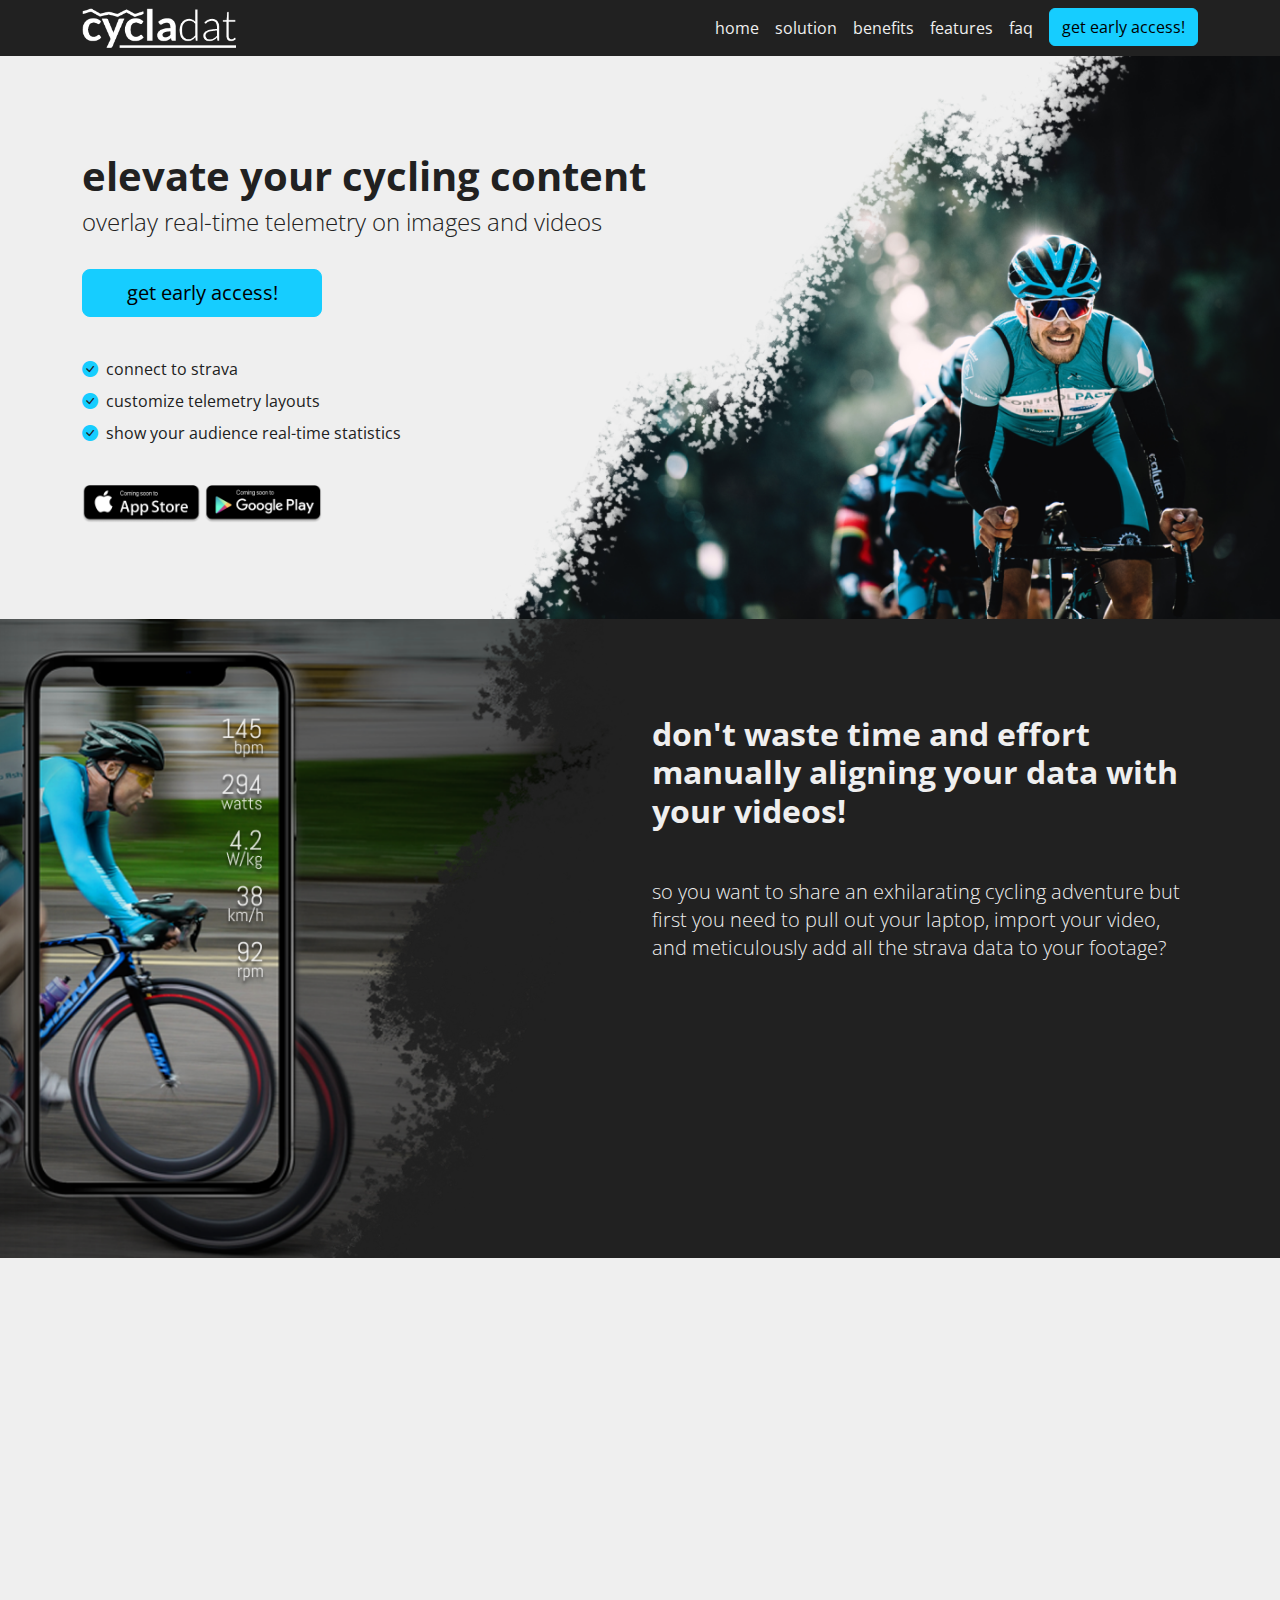
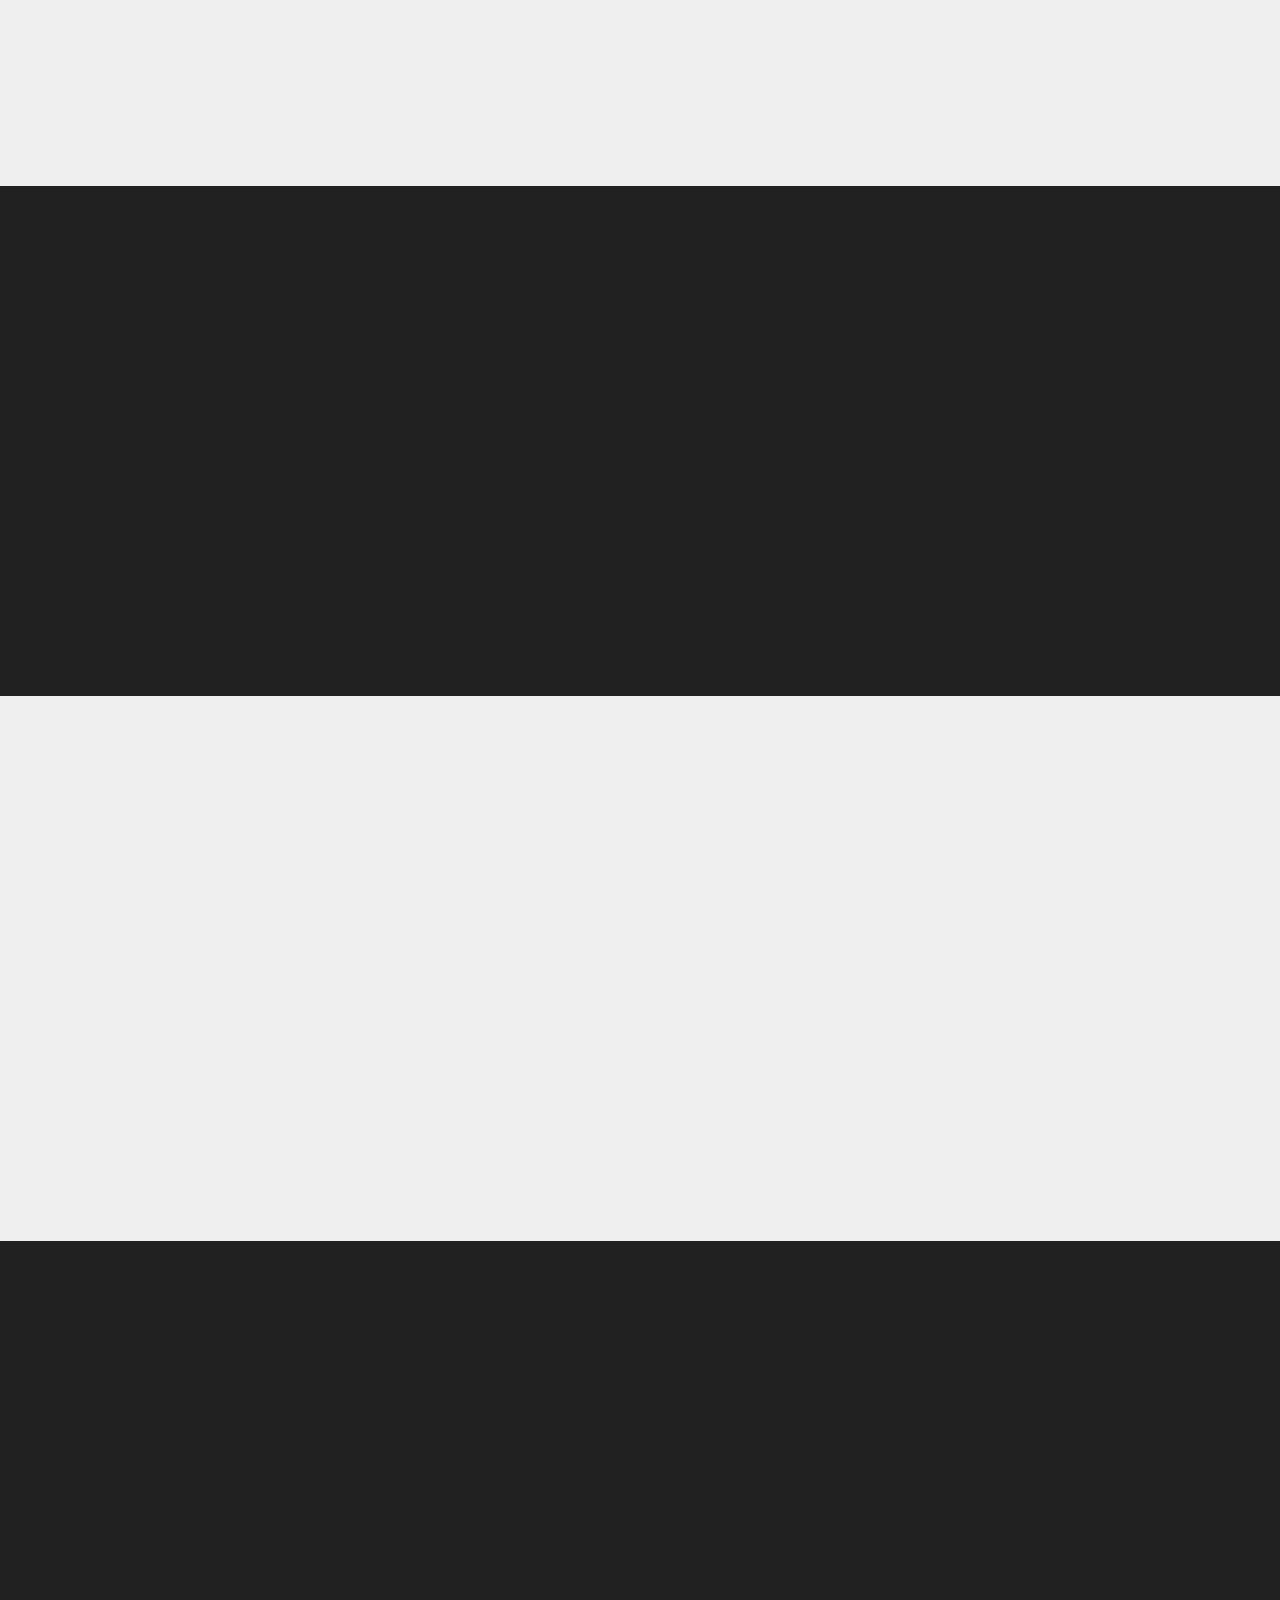
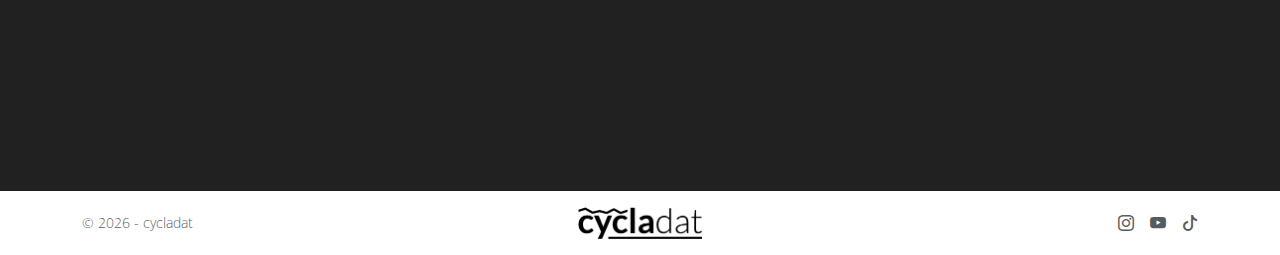
==== index.html @ 15f3ebb8 "update tiktok link" ====
<!DOCTYPE html>
<html lang="en" class="h-100">
  <head>
    <meta charset="UTF-8" />
    <meta name="viewport" content="width=device-width, initial-scale=1.0" />
    <meta name="viewport" content="width=device-width,initial-scale=1" />
    <meta charset="UTF-8" />
    <meta name="viewport" content="width=device-width, initial-scale=1.0" />
    <meta name="robots" content="index, follow" />
    <meta name="description" content="FIXME" />
    <meta name="keywords" content="FIXME" />
    <meta name="author" content="FIXME" />

    <title>Cycladat</title>

    <link rel="preconnect" href="https://fonts.googleapis.com" />
    <link rel="preconnect" href="https://fonts.gstatic.com" crossorigin />
    <link
      href="https://fonts.googleapis.com/css2?family=Open+Sans:wght@300;400;700&display=swap"
      rel="stylesheet"
    />
    <link
      rel="stylesheet"
      href="https://cdn.jsdelivr.net/npm/bootstrap-icons@1.11.1/font/bootstrap-icons.css"
    />
    <link rel="stylesheet" href="assets/stylesheets/manifest.css" />
    <script
      src="https://cdn.jsdelivr.net/npm/bootstrap@5.3.2/dist/js/bootstrap.bundle.min.js"
      integrity="sha384-C6RzsynM9kWDrMNeT87bh95OGNyZPhcTNXj1NW7RuBCsyN/o0jlpcV8Qyq46cDfL"
      crossorigin="anonymous"
    ></script>
    <script src="https://f.convertkit.com/ckjs/ck.5.js"></script>
    <script src="assets/javascripts/main.js"></script>
  </head>
  <body class="d-flex flex-column h-100">
    <header>
      <nav id="nav" class="navbar navbar-expand-lg fixed-top navbar-dark">
        <div class="container">
          <a class="navbar-brand" href="#"
            ><img src="/assets/images/logo_light.png" alt="Cycladat logo"
          /></a>
          <button
            class="navbar-toggler"
            type="button"
            data-bs-toggle="collapse"
            data-bs-target="#navbarNav"
            aria-controls="navbarNav"
            aria-expanded="false"
            aria-label="Toggle navigation"
          >
            <span class="navbar-toggler-icon"></span>
          </button>
          <div class="collapse navbar-collapse" id="navbarNav">
            <ul class="navbar-nav ms-auto">
              <li class="nav-item">
                <a class="nav-link" aria-current="page" href="#home">home</a>
              </li>
              <li class="nav-item">
                <a class="nav-link" href="#solution">solution</a>
              </li>
              <li class="nav-item">
                <a class="nav-link" href="#benefits">benefits</a>
              </li>
              <li class="nav-item">
                <a class="nav-link" href="#features">features</a>
              </li>
              <li class="nav-item">
                <a class="nav-link" href="#faq">faq</a>
              </li>
              <li class="nav-item">
                <a
                  class="btn btn-primary ms-2"
                  href="#sign_up"
                  data-behavior="cta"
                >
                  get early access!
                </a>
              </li>
            </ul>
          </div>
        </div>
      </nav>
    </header>

    <main
      class="flex-shrink-0"
      data-bs-spy="scroll"
      data-bs-target="#nav"
      data-bs-root-margin="0px 0px -66%"
      data-bs-smooth-scroll="true"
    >
      <section id="home" class="light hero py-4">
        <div class="container position-relative">
          <div class="py-lg-4 my-lg-5 position-relative z-1">
            <div class="animate" data-behavior="animate">
              <h1 class="fw-bold">elevate your cycling content</h1>
              <h4 class="fw-light">
                overlay real-time telemetry on images and videos
              </h4>
              <a
                href="#sign_up"
                class="btn btn-primary btn-lg my-4 cta"
                data-behavior="cta"
              >
                get early access!
              </a>
            </div>
            <ul class="list-unstyled mt-3 pb-4 pb-lg-0">
              <li class="mb-2 animate" data-behavior="animate">
                <i class="bi bi-check-circle-fill text-primary me-2"></i>connect
                to strava
              </li>
              <li class="mb-2 animate" data-behavior="animate">
                <i class="bi bi-check-circle-fill text-primary me-2"></i
                >customize telemetry layouts
              </li>
              <li class="animate" data-behavior="animate">
                <i class="bi bi-check-circle-fill text-primary me-2"></i>show
                your audience real-time statistics
              </li>
            </ul>
            <img
              src="assets/images/stores.png"
              alt="app store and google play logos"
              title="Coming Soon!"
              class="stores animate mt-lg-4"
              data-behavior="animate"
            />
          </div>
          <img
            src="assets/images/hero.png"
            alt="cyclist riding a bike"
            class="hero-image d-none d-md-block"
          />
          <img
            src="assets/images/hero_mobile.png"
            alt="cyclist riding a bike"
            class="hero-image d-md-none"
          />
        </div>
      </section>

      <section id="solution" class="dark pt-5">
        <div class="container position-relative">
          <div class="row">
            <div class="col-12 col-lg-6 offset-lg-6 position-relative z-1">
              <div class="pb-lg-5 my-lg-5">
                <h2 class="fw-bold mb-5 animate" data-behavior="animate">
                  don't waste time and effort manually aligning your data with
                  your videos!
                </h2>
                <p class="lead animate" data-behavior="animate">
                  so you want to share an exhilarating cycling adventure but
                  first you need to pull out your laptop, import your video, and
                  meticulously add all the strava data to your footage?
                </p>
                <p class="animate" data-behavior="animate">
                  stop fumbling with complicated editing software to make your
                  cycling videos pop. forget the frustration of manually syncing
                  your data with every frame of your footage.
                </p>
                <p class="mb-0 animate" data-behavior="animate">
                  with cycladat, you can overlay real-time strava telemetry data
                  onto your cycling videos directly from your phone. no more
                  post-editing on computers, no more plugins - it's all in the
                  palm of your hand.
                </p>
              </div>
            </div>
          </div>
          <img
            src="assets/images/demo.png"
            alt="Cycladat app running on phone"
            class="sub-hero-image animate d-none d-lg-block"
            data-behavior="animate"
          />
        </div>
        <img
          src="assets/images/demo_mobile.jpg"
          alt="Cycladat app running on phone"
          class="sub-hero-image animate d-lg-none"
          data-behavior="animate"
        />
      </section>

      <section id="benefits" class="light pt-5 position-relative z-index-1">
        <div class="container py-5">
          <h2 class="fw-bold mb-5 text-center animate" data-behavior="animate">
            seamless telemetry integration
          </h2>
          <div class="row text-center">
            <div class="col-12 col-lg-4 mb-5 animate" data-behavior="animate">
              <div class="d-flex flex-column">
                <div class="text-primary">
                  <i class="bi bi-stopwatch fs-1"></i>
                  <h3>efficiency</h3>
                </div>
                <h5 class="mb-4">instant overlay</h5>
                <p>
                  cycladat lets you overlay strava data on your cycling videos
                  in seconds, eliminating post-editing hassles.
                </p>
              </div>
            </div>
            <div class="col-12 col-lg-4 mb-5 animate" data-behavior="animate">
              <div class="d-flex flex-column">
                <div class="text-primary">
                  <i class="bi bi-bullseye fs-1"></i>
                  <h3>precision</h3>
                </div>
                <h5 class="mb-4">accurate metrics</h5>
                <p>
                  enjoy pinpoint accuracy as cycladat seamlessly syncs and
                  aligns strava telemetry data with your video frames.
                </p>
              </div>
            </div>
            <div class="col-12 col-lg-4 mb-5 animate" data-behavior="animate">
              <div class="d-flex flex-column">
                <div class="text-primary">
                  <i class="bi bi-phone fs-1"></i>
                  <h3>portability</h3>
                </div>
                <h5 class="mb-4">on-the-go control</h5>
                <p>
                  take control of your cycling video enhancements right from
                  your phone, ensuring mobility and convenience.
                </p>
              </div>
            </div>
          </div>
        </div>
      </section>

      <section id="features" class="dark py-5">
        <div class="container py-5">
          <h2 class="fw-bold mb-5 text-center animate" data-behavior="animate">
            enhanced engagement
          </h2>
          <div class="row">
            <div class="col-12 col-lg-6">
              <ul class="list-unstyled mb-0">
                <li
                  class="mb-2 d-flex flex-column animate"
                  data-behavior="animate"
                >
                  <span class="d-flex align-items-center"
                    ><i class="bi bi-check-lg me-2 fs-4 text-primary"></i
                    ><strong>intuitive user interface</strong></span
                  >
                  <span class="ps-3 ms-3">
                    you'll spend less time figuring out how it works and more
                    time sharing your incredible cycling adventures.
                  </span>
                </li>
                <li
                  class="mb-2 d-flex flex-column animate"
                  data-behavior="animate"
                >
                  <span class="d-flex align-items-center">
                    <i class="bi bi-check-lg me-2 fs-4 text-primary"></i>
                    <strong>real-time data display</strong>
                  </span>
                  <span class="ps-3 ms-3">
                    watch your cycling metrics come to life as cycladat displays
                    strava telemetry data in real-time on your videos. this
                    keeps your audience engaged and informed while you share
                    every exciting moment.
                  </span>
                </li>
              </ul>
            </div>
            <div class="col-12 col-lg-6">
              <ul class="list-unstyled mb-0">
                <li
                  class="mb-2 d-flex flex-column animate"
                  data-behavior="animate"
                >
                  <span class="d-flex align-items-center">
                    <i class="bi bi-check-lg me-2 fs-4 text-primary"></i>
                    <strong>customization options</strong>
                  </span>
                  <span class="ps-3 ms-3">
                    add only the data you want to display, then size it and
                    arrange it to your liking for a unique and captivating
                    storytelling experience, perfect for making your content
                    stand out.
                  </span>
                </li>
                <li
                  class="mb-2 d-flex flex-column animate"
                  data-behavior="animate"
                >
                  <span class="d-flex align-items-center">
                    <i class="bi bi-check-lg me-2 fs-4 text-primary"></i>
                    <strong>automatic data synchronization</strong>
                  </span>
                  <span class="ps-3 ms-3">
                    say goodbye to the hassle of manually syncing telemetry
                    data. cycladat ensures that your data is perfectly aligned
                    with your video, keeping your viewers engaged and impressed
                    with your content.
                  </span>
                </li>
              </ul>
            </div>
          </div>
        </div>
      </section>

      <section id="faq" class="light py-5">
        <div class="container py-5">
          <h2 class="fw-bold mb-5 text-center animate" data-behavior="animate">
            frequently asked questions
          </h2>
          <div class="row">
            <div
              class="col-12 col-lg-8 offset-lg-2 animate"
              data-behavior="animate"
            >
              <div class="accordion" id="faqs">
                <div class="accordion-item">
                  <h2 class="accordion-header" id="q1">
                    <button
                      class="accordion-button collapsed"
                      type="button"
                      data-bs-toggle="collapse"
                      data-bs-target="#a1"
                      aria-expanded="false"
                      aria-controls="a1"
                    >
                      <i class="bi bi-question-circle-fill me-2"></i>
                      can I use cycladat for free for as long as I want?
                    </button>
                  </h2>
                  <div
                    id="a1"
                    class="accordion-collapse collapse"
                    aria-labelledby="q1"
                    data-bs-parent="faqs"
                  >
                    <div class="accordion-body">
                      <p>
                        <strong>absolutely!</strong> the enthusiast plan is free
                        indefinitely and designed exclusively for cycling
                        enthusiasts.
                      </p>
                    </div>
                  </div>
                </div>
                <div class="accordion-item">
                  <h2 class="accordion-header" id="q2">
                    <button
                      class="accordion-button collapsed"
                      type="button"
                      data-bs-toggle="collapse"
                      data-bs-target="#a2"
                      aria-expanded="false"
                      aria-controls="a2"
                    >
                      <i class="bi bi-question-circle-fill me-2"></i>
                      if I get the pro plan and I'm not happy with the app, can
                      I get a refund?
                    </button>
                  </h2>
                  <div
                    id="a2"
                    class="accordion-collapse collapse"
                    aria-labelledby="q2"
                    data-bs-parent="faqs"
                  >
                    <div class="accordion-body">
                      <p>
                        <strong
                          >we offer a 30-day 100% money-back guarantee!</strong
                        >
                        if you are not happy with cycladat, we will provide a
                        full refund within the first 30 days of your
                        subscription, no questions asked!
                      </p>
                    </div>
                  </div>
                </div>
                <div class="accordion-item">
                  <h2 class="accordion-header" id="q3">
                    <button
                      class="accordion-button collapsed"
                      type="button"
                      data-bs-toggle="collapse"
                      data-bs-target="#a3"
                      aria-expanded="false"
                      aria-controls="a3"
                    >
                      <i class="bi bi-question-circle-fill me-2"></i>
                      is there a limit to the number of videos I can export?
                    </button>
                  </h2>
                  <div
                    id="a3"
                    class="accordion-collapse collapse"
                    aria-labelledby="q3"
                    data-bs-parent="faqs"
                  >
                    <div class="accordion-body">
                      <p>
                        <strong>there is no limit!</strong> you can create and
                        export as many videos as you'd like using the pro plan.
                      </p>
                    </div>
                  </div>
                </div>
                <div class="accordion-item">
                  <h2 class="accordion-header" id="q4">
                    <button
                      class="accordion-button collapsed"
                      type="button"
                      data-bs-toggle="collapse"
                      data-bs-target="#a4"
                      aria-expanded="false"
                      aria-controls="a4"
                    >
                      <i class="bi bi-question-circle-fill me-2"></i>
                      do I need a strava account to use cycladat?
                    </button>
                  </h2>
                  <div
                    id="a4"
                    class="accordion-collapse collapse"
                    aria-labelledby="q4"
                    data-bs-parent="faqs"
                  >
                    <div class="accordion-body">
                      <p>
                        <strong>yes</strong>, you will need at least a free
                        strava account.
                      </p>
                    </div>
                  </div>
                </div>
                <div class="accordion-item">
                  <h2 class="accordion-header" id="q5">
                    <button
                      class="accordion-button collapsed"
                      type="button"
                      data-bs-toggle="collapse"
                      data-bs-target="#a5"
                      aria-expanded="false"
                      aria-controls="a5"
                    >
                      <i class="bi bi-question-circle-fill me-2"></i>
                      can I use videos recorded on other devices?
                    </button>
                  </h2>
                  <div
                    id="a5"
                    class="accordion-collapse collapse"
                    aria-labelledby="q5"
                    data-bs-parent="faqs"
                  >
                    <div class="accordion-body">
                      <p>
                        <strong>yes</strong>, you can upload any video from any
                        device, but we recommend uploading videos taken with the
                        device the app is on for the best experience.
                      </p>
                    </div>
                  </div>
                </div>
              </div>
            </div>
          </div>
        </div>
      </section>

      <section id="sign_up" class="dark py-5">
        <div class="container py-5 text-center">
          <h2
            class="fw-bold mb-5 turbo_stream_headline animate"
            data-behavior="animate"
          >
            reserve your spot for early app access
          </h2>
          <div class="row">
            <div
              class="col-12 col-lg-8 offset-lg-2 col-xl-6 offset-xl-3 animate"
              data-behavior="animate"
            >
              <div class="lead-form">
                <form
                  action="https://app.convertkit.com/forms/5804198/subscriptions"
                  class="seva-form formkit-form"
                  method="post"
                  data-sv-form="5804198"
                  data-uid="d0faa7057f"
                  data-format="inline"
                  data-version="5"
                  data-options='{"settings":{"after_subscribe":{"action":"message","success_message":"success! your spot is reserved!","redirect_url":""},"analytics":{"google":null,"fathom":null,"facebook":null,"segment":null,"pinterest":null,"sparkloop":null,"googletagmanager":null},"modal":{"trigger":"timer","scroll_percentage":null,"timer":5,"devices":"all","show_once_every":15},"powered_by":{"show":false,"url":"https://convertkit.com/features/forms?utm_campaign=poweredby&amp;utm_content=form&amp;utm_medium=referral&amp;utm_source=dynamic"},"recaptcha":{"enabled":false},"return_visitor":{"action":"show","custom_content":""},"slide_in":{"display_in":"bottom_right","trigger":"timer","scroll_percentage":null,"timer":5,"devices":"all","show_once_every":15},"sticky_bar":{"display_in":"top","trigger":"timer","scroll_percentage":null,"timer":5,"devices":"all","show_once_every":15}},"version":"5"}'
                >
                  <div data-style="clean">
                    <ul
                      class="formkit-alert formkit-alert-error"
                      data-element="errors"
                      data-group="alert"
                    ></ul>
                    <div
                      data-element="fields"
                      data-stacked="false"
                      class="seva-fields formkit-fields"
                    >
                      <div class="formkit-field form-floating mb-3">
                        <input
                          name="email_address"
                          aria-label="email address"
                          placeholder="email address"
                          type="email"
                          class="form-control formkit-input"
                          placeholder="email address"
                          id="email_address"
                          required
                        />
                        <label for="email_address" class="form-label text-dark"
                          >email address</label
                        >
                      </div>

                      <button
                        data-element="submit"
                        type="submit"
                        name="commit"
                        value="get early access!"
                        class="btn btn-primary btn-lg w-100 formkit-submit formkit-submit"
                        data-disable-with="get early access!"
                      >
                        <div class="formkit-spinner">
                          <div></div>
                          <div></div>
                          <div></div>
                        </div>
                        <span>get early access!</span>
                      </button>
                    </div>
                  </div>
                </form>
              </div>
            </div>
          </div>
          <img
            src="assets/images/stores.png"
            alt="app store and google play logos"
            title="Coming Soon!"
            class="animate mt-5"
            data-behavior="animate"
          />
        </div>
      </section>
    </main>

    <footer class="mt-auto py-3 bg-white">
      <div class="container">
        <div class="row">
          <p
            class="col-md-4 mb-0 text-muted align-self-center text-center text-md-start small order-3 order-md-1"
          >
            © <span data-behavior="year"></span> - cycladat
          </p>

          <a
            href="#"
            class="col-md-4 d-flex align-items-center justify-content-center mb-3 mb-md-0 me-md-auto order-2"
            ><img src="assets/images/logo_dark.png" alt="Cycladat logo"
          /></a>

          <ul
            class="nav col-md-4 justify-content-center justify-content-md-end align-items-center list-unstyled d-flex order-1 order-md-3 mb-4 mb-md-0"
          >
            <!-- <li class="ms-3">
              <a
                class="text-muted"
                href="https://twitter.com/cycladatapp"
                target="_blank"
                ><i class="bi-twitter-x"></i
              ></a>
            </li> -->
            <li class="ms-3">
              <a
                class="text-muted"
                href="https://instagram.com/cycladat"
                target="_blank"
                ><i class="bi-instagram"></i
              ></a>
            </li>
            <li class="ms-3">
              <a
                class="text-muted"
                href="https://youtube.com/@cycladat"
                target="_blank"
                ><i class="bi-youtube"></i
              ></a>
            </li>
            <!-- <li class="ms-3">
              <a
                class="text-muted"
                href="https://facebook.com/cycladat"
                target="_blank"
                ><i class="bi-facebook"></i
              ></a>
            </li> -->
            <li class="ms-3">
              <a
                class="text-muted"
                href="https://tiktok.com/@cycladat"
                target="_blank"
                ><i class="bi-tiktok"></i
              ></a>
            </li>
          </ul>
        </div>
      </div>
    </footer>
  </body>
</html>
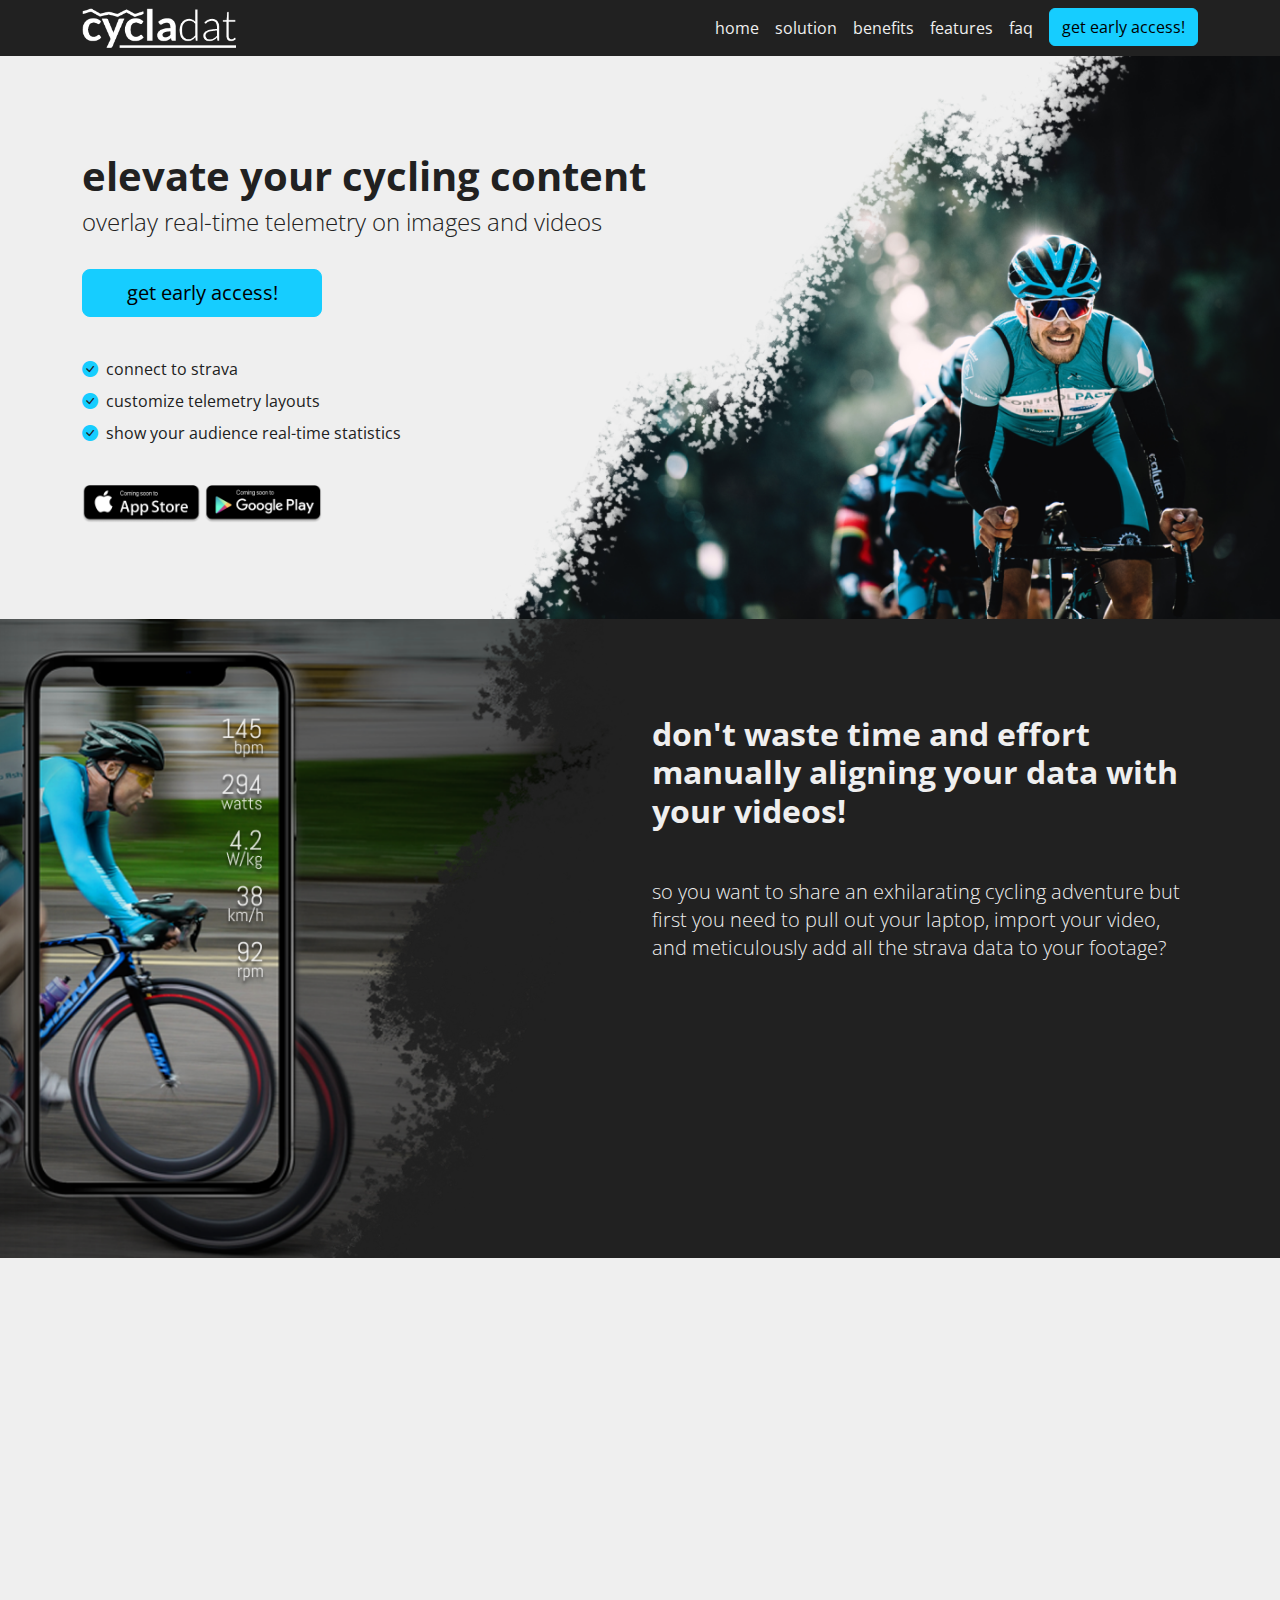
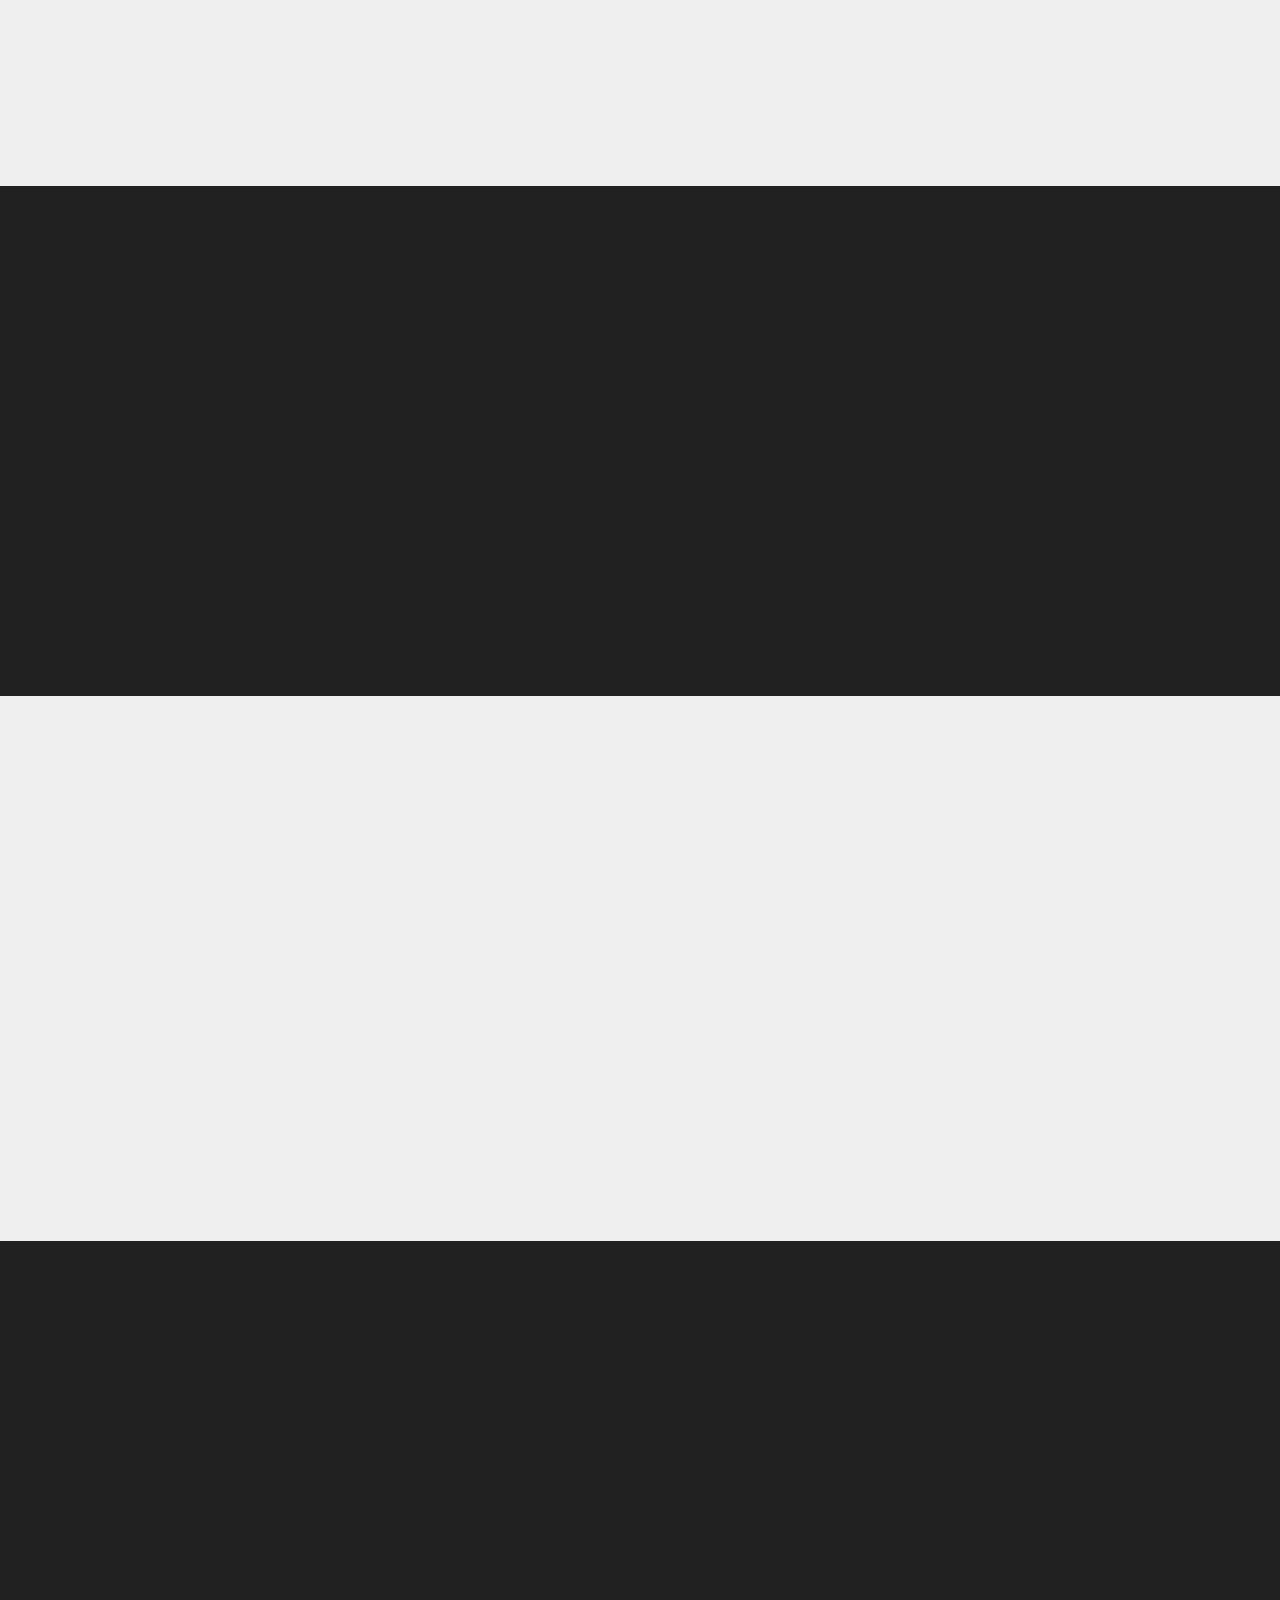
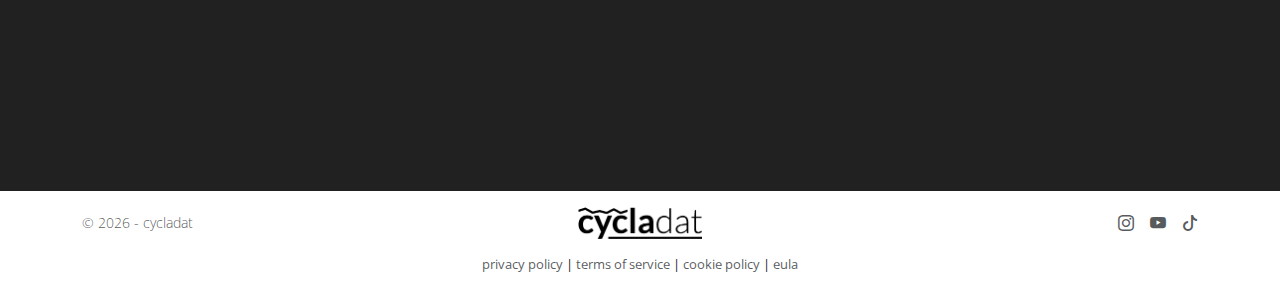
==== commit 918ed5bb: "add legal links to footer" ====
--- a/index.html
+++ b/index.html
@@ -3,15 +3,67 @@
   <head>
     <meta charset="UTF-8" />
     <meta name="viewport" content="width=device-width, initial-scale=1.0" />
-    <meta name="viewport" content="width=device-width,initial-scale=1" />
-    <meta charset="UTF-8" />
-    <meta name="viewport" content="width=device-width, initial-scale=1.0" />
     <meta name="robots" content="index, follow" />
-    <meta name="description" content="FIXME" />
-    <meta name="keywords" content="FIXME" />
-    <meta name="author" content="FIXME" />
-
-    <title>Cycladat</title>
+    <meta
+      name="description"
+      content="Overlay real-time Strava telemetry data on your cycling videos with Cycladat. Enhance engagement, enjoy precision metrics, and customize your cycling adventures."
+    />
+    <meta
+      name="keywords"
+      content="cycling videos, Strava telemetry, real-time data, cycling metrics, Cycladat, video overlay"
+    />
+
+    <meta
+      property="og:title"
+      content="Cycladat: Real-time Strava Telemetry Overlay for Cycling Videos"
+    />
+    <meta
+      property="og:description"
+      content="Overlay real-time Strava telemetry data on your cycling videos with Cycladat. Enhance engagement, enjoy precision metrics, and customize your cycling adventures."
+    />
+    <meta
+      property="og:image"
+      content="https://www.cycladat.com/assets/images/demo_mobile.jpg"
+    />
+    <meta property="og:url" content="https://www.cycladat.com" />
+    <meta property="og:type" content="website" />
+
+    <meta name="twitter:card" content="summary_large_image" />
+    <meta
+      name="twitter:title"
+      content="Cycladat: Real-time Strava Telemetry Overlay for Cycling Videos"
+    />
+    <meta
+      name="twitter:description"
+      content="Overlay real-time Strava telemetry data on your cycling videos with Cycladat. Enhance engagement, enjoy precision metrics, and customize your cycling adventures."
+    />
+    <meta
+      name="twitter:image"
+      content="https://www.cycladat.com/assets/images/demo_mobile.jpg"
+    />
+
+    <link
+      rel="apple-touch-icon"
+      sizes="180x180"
+      href="assets/favicon/apple-touch-icon.png"
+    />
+    <link
+      rel="icon"
+      type="image/png"
+      sizes="32x32"
+      href="assets/favicon/favicon-32x32.png"
+    />
+    <link
+      rel="icon"
+      type="image/png"
+      sizes="16x16"
+      href="assets/favicon/favicon-16x16.png"
+    />
+    <link rel="manifest" href="assets/favicon/site.webmanifest" />
+
+    <title>
+      Cycladat: Real-time Strava Telemetry Overlay for Cycling Videos
+    </title>
 
     <link rel="preconnect" href="https://fonts.googleapis.com" />
     <link rel="preconnect" href="https://fonts.gstatic.com" crossorigin />
@@ -69,7 +121,7 @@
               </li>
               <li class="nav-item">
                 <a
-                  class="btn btn-primary ms-2"
+                  class="btn btn-primary ms-lg-2 my-3 my-lg-0"
                   href="#sign_up"
                   data-behavior="cta"
                 >
@@ -89,9 +141,11 @@
       data-bs-root-margin="0px 0px -66%"
       data-bs-smooth-scroll="true"
     >
-      <section id="home" class="light hero py-4">
+      <section id="home" class="light hero pt-4 pb-lg-4">
         <div class="container position-relative">
-          <div class="py-lg-4 my-lg-5 position-relative z-1">
+          <div
+            class="py-4 my-lg-5 position-relative z-1 text-center text-lg-start"
+          >
             <div class="animate" data-behavior="animate">
               <h1 class="fw-bold">elevate your cycling content</h1>
               <h4 class="fw-light">
@@ -130,21 +184,22 @@
           <img
             src="assets/images/hero.png"
             alt="cyclist riding a bike"
-            class="hero-image d-none d-md-block"
+            class="hero-image d-none d-lg-block"
           />
-          <img
-            src="assets/images/hero_mobile.png"
-            alt="cyclist riding a bike"
-            class="hero-image d-md-none"
-          />
-        </div>
+        </div>
+        <img
+          src="assets/images/hero_mobile.jpg"
+          alt="cyclist riding a bike"
+          class="hero-image animate d-lg-none mt-4 img-fluid"
+          data-behavior="animate"
+        />
       </section>
 
       <section id="solution" class="dark pt-5">
         <div class="container position-relative">
           <div class="row">
             <div class="col-12 col-lg-6 offset-lg-6 position-relative z-1">
-              <div class="pb-lg-5 my-lg-5">
+              <div class="pb-lg-5 my-5">
                 <h2 class="fw-bold mb-5 animate" data-behavior="animate">
                   don't waste time and effort manually aligning your data with
                   your videos!
@@ -215,7 +270,10 @@
                 </p>
               </div>
             </div>
-            <div class="col-12 col-lg-4 mb-5 animate" data-behavior="animate">
+            <div
+              class="col-12 col-lg-4 mb-lg-5 animate"
+              data-behavior="animate"
+            >
               <div class="d-flex flex-column">
                 <div class="text-primary">
                   <i class="bi bi-phone fs-1"></i>
@@ -615,6 +673,17 @@
             </li>
           </ul>
         </div>
+        <div class="row">
+          <div class="legal-links">
+            <a href="/privacy/" target="_blank">privacy policy</a>
+            <span> | </span>
+            <a href="/terms/" target="_blank">terms of service</a>
+            <span> | </span>
+            <a href="cookies/" target="_blank">cookie policy</a>
+            <span> | </span>
+            <a href="eula/" target="_blank">eula</a>
+          </div>
+        </div>
       </div>
     </footer>
   </body>
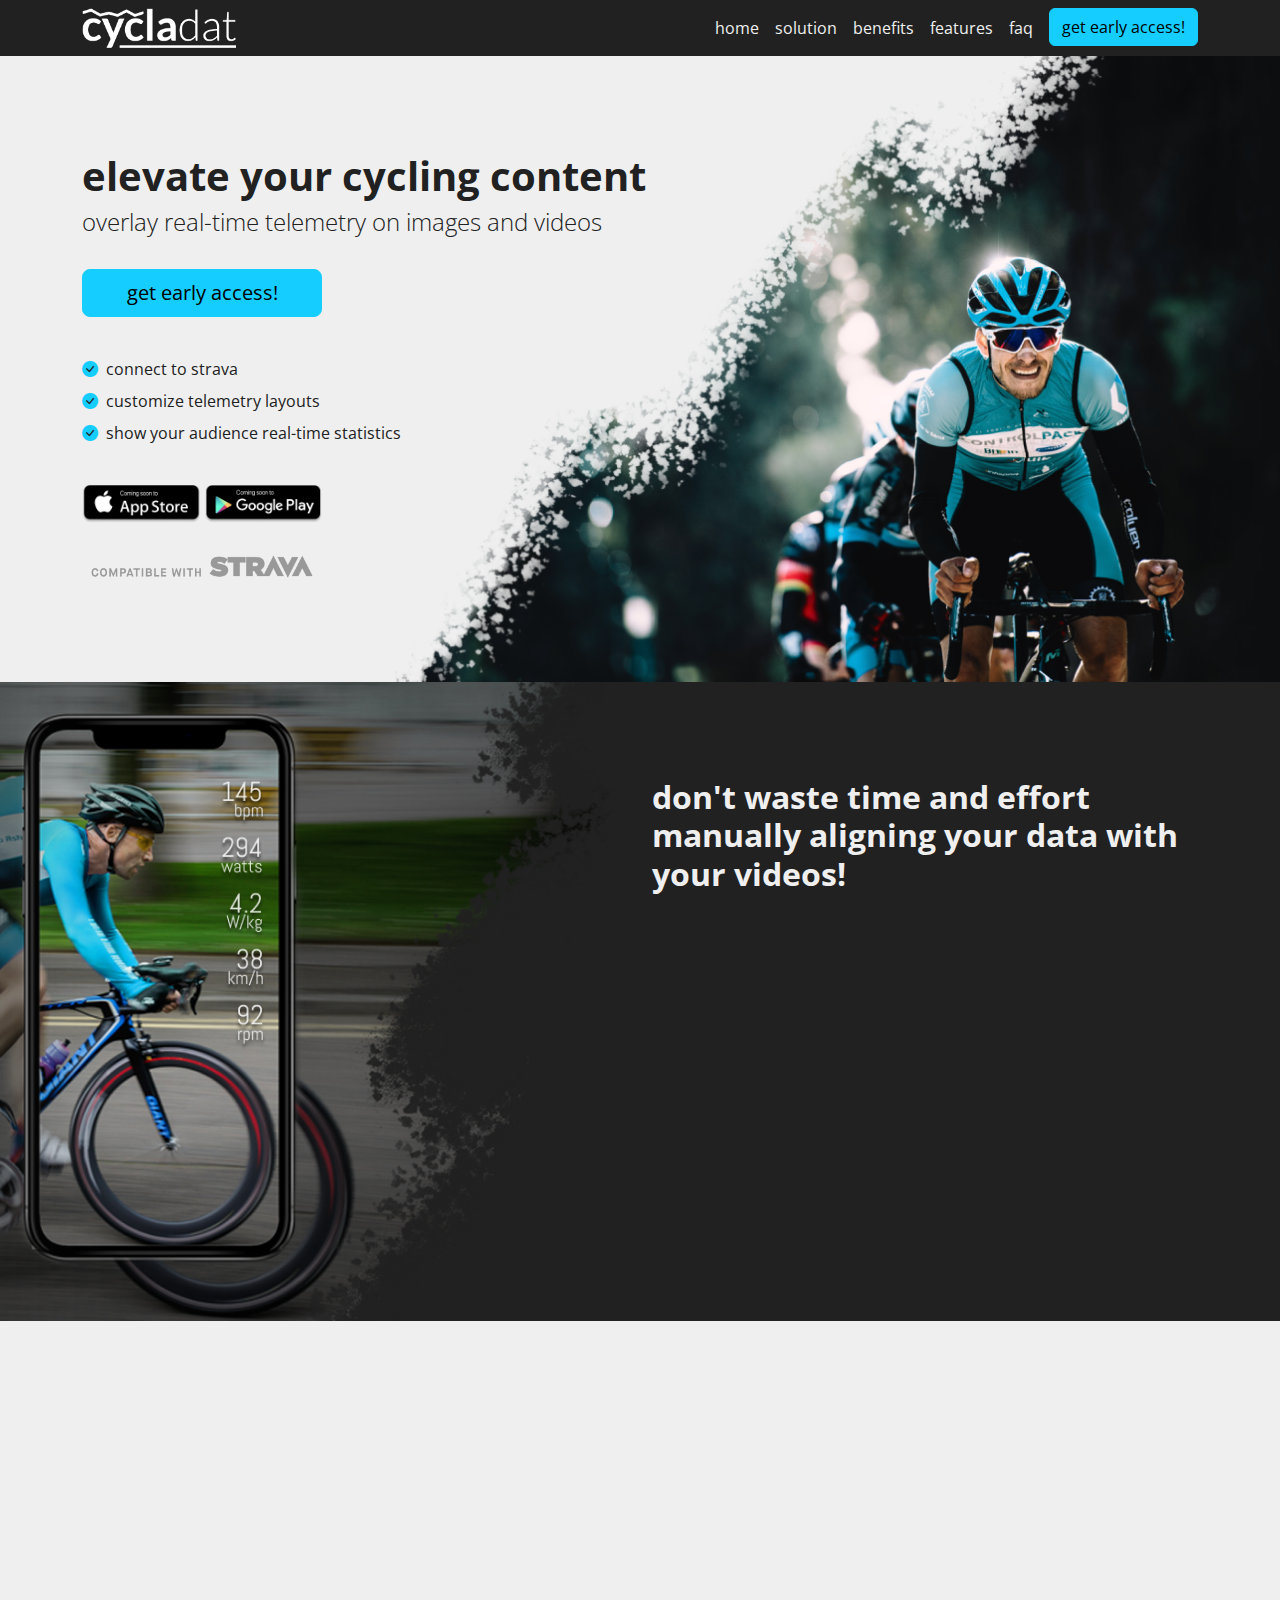
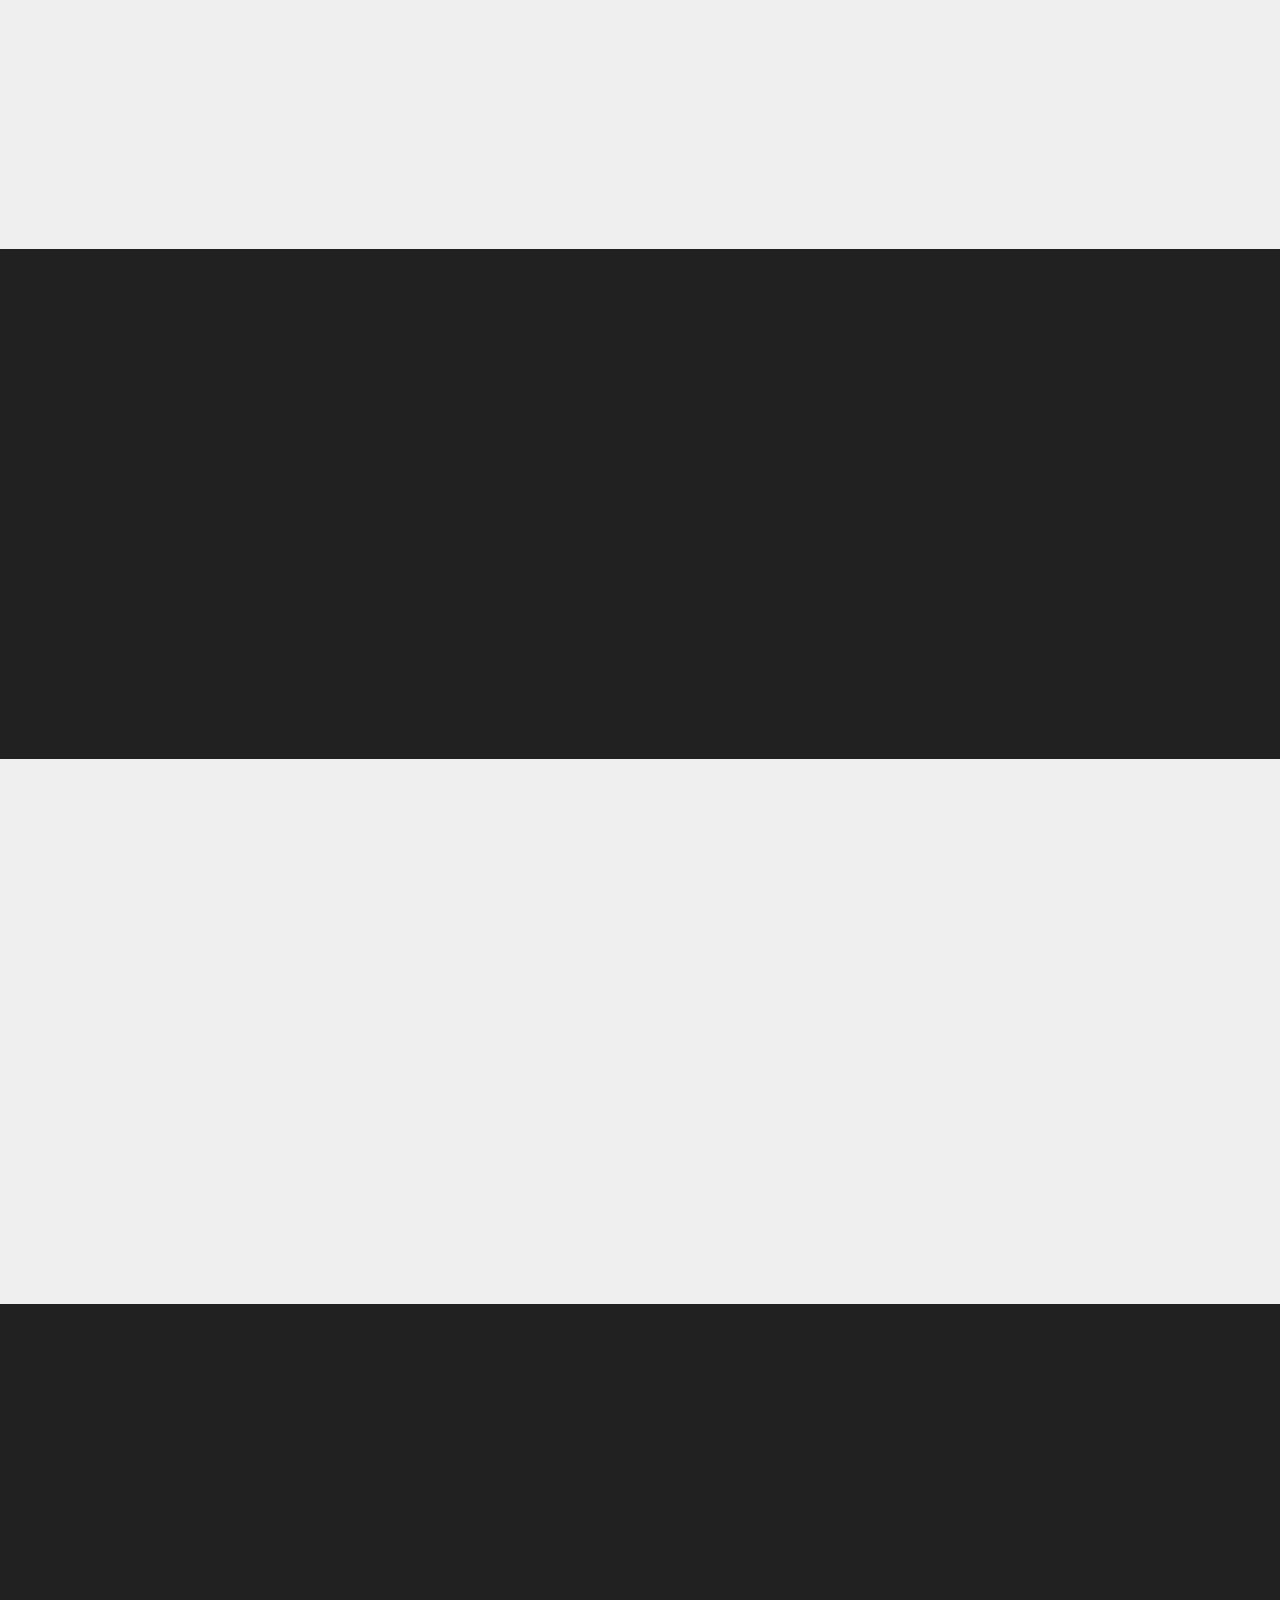
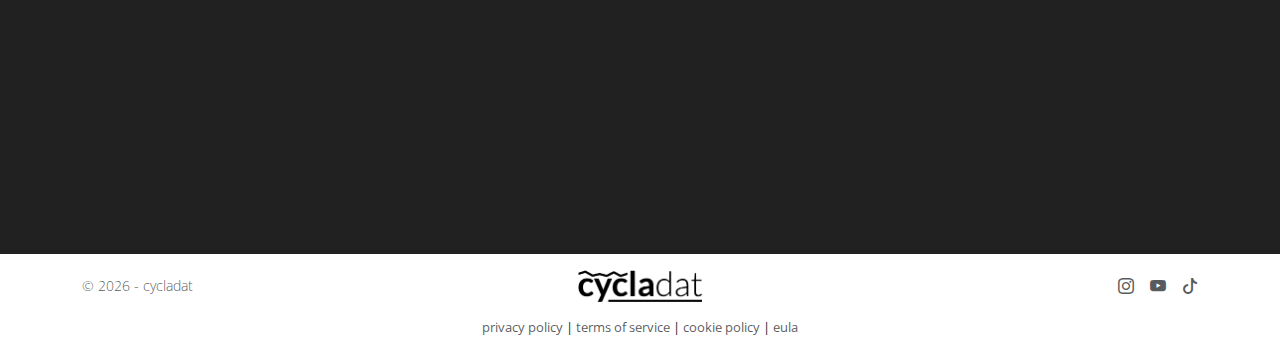
==== commit 4e26a72a: "add required strava logo" ====
--- a/index.html
+++ b/index.html
@@ -177,6 +177,14 @@
               src="assets/images/stores.png"
               alt="app store and google play logos"
               title="Coming Soon!"
+              class="stores animate mt-lg-4"
+              data-behavior="animate"
+            />
+            <br />
+            <img
+              src="assets/images/strava.png"
+              alt="strava logo"
+              title="Compatible with Strava"
               class="stores animate mt-lg-4"
               data-behavior="animate"
             />
